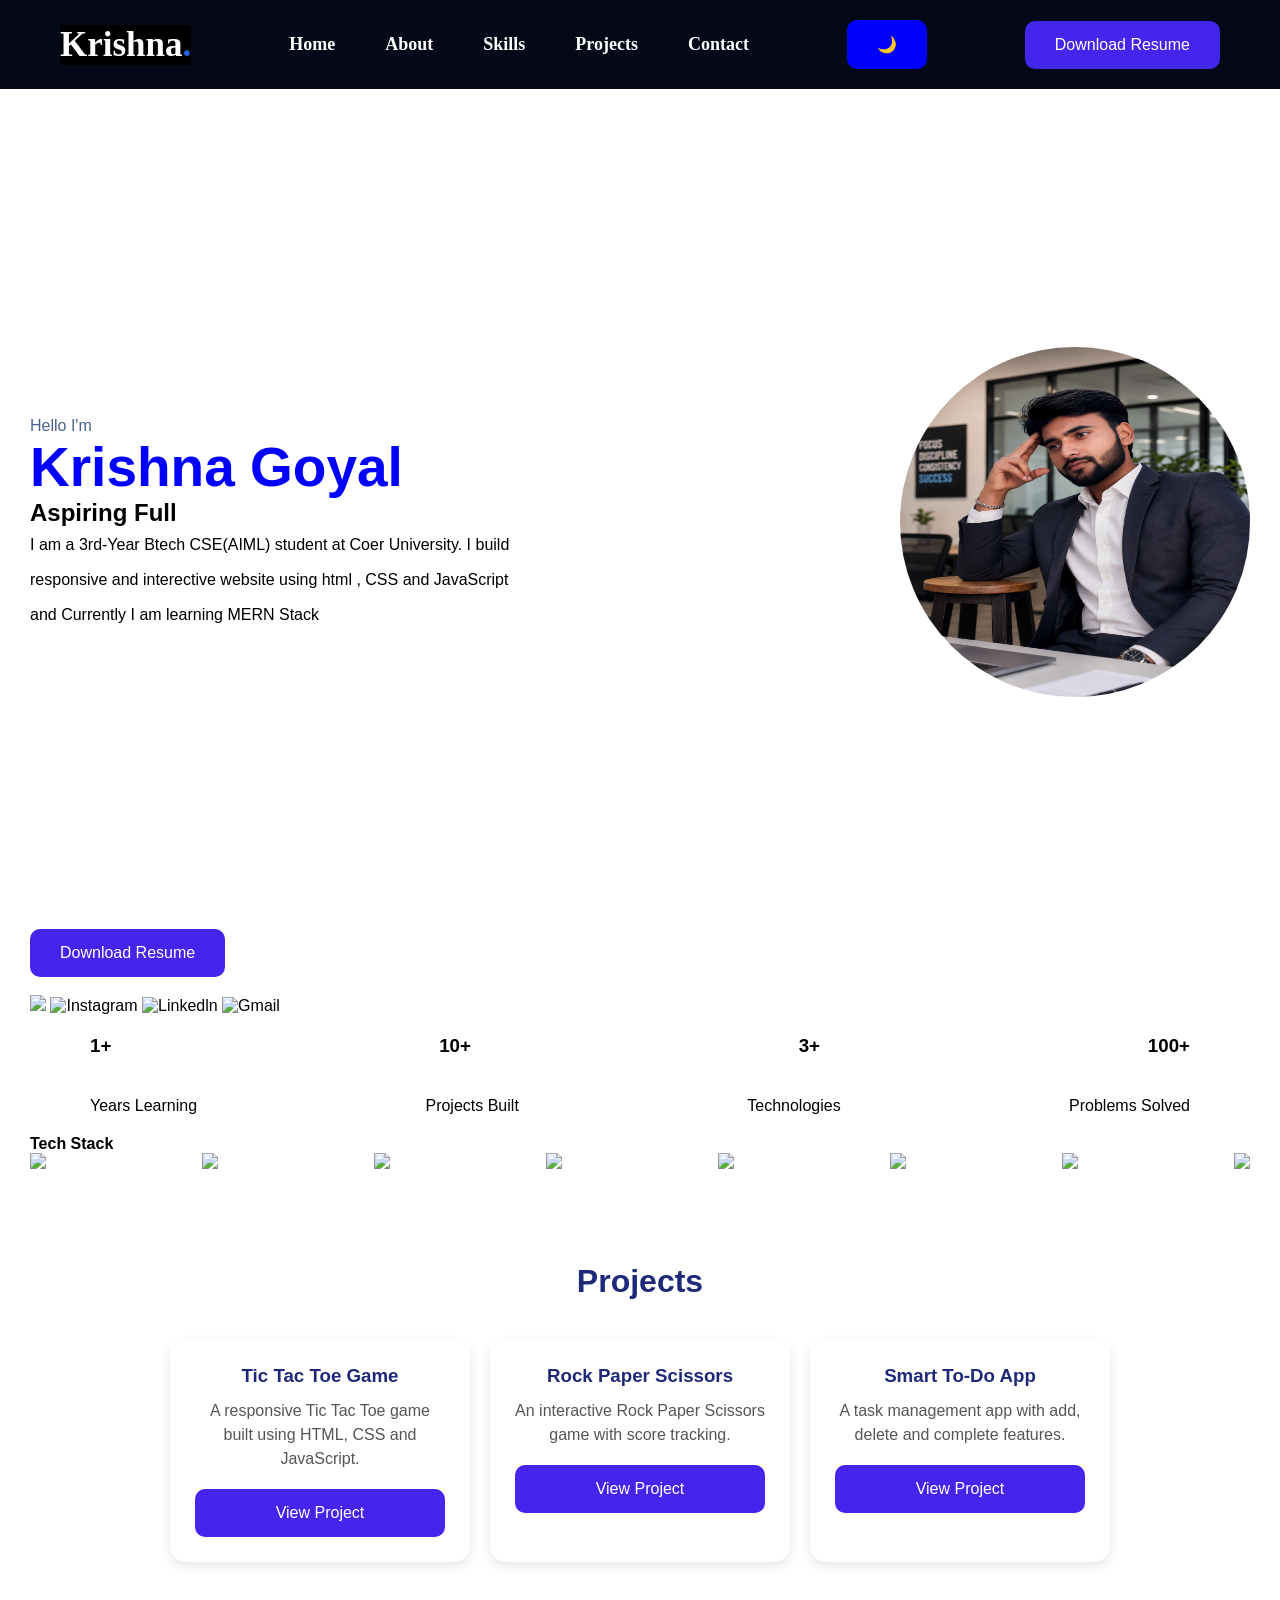
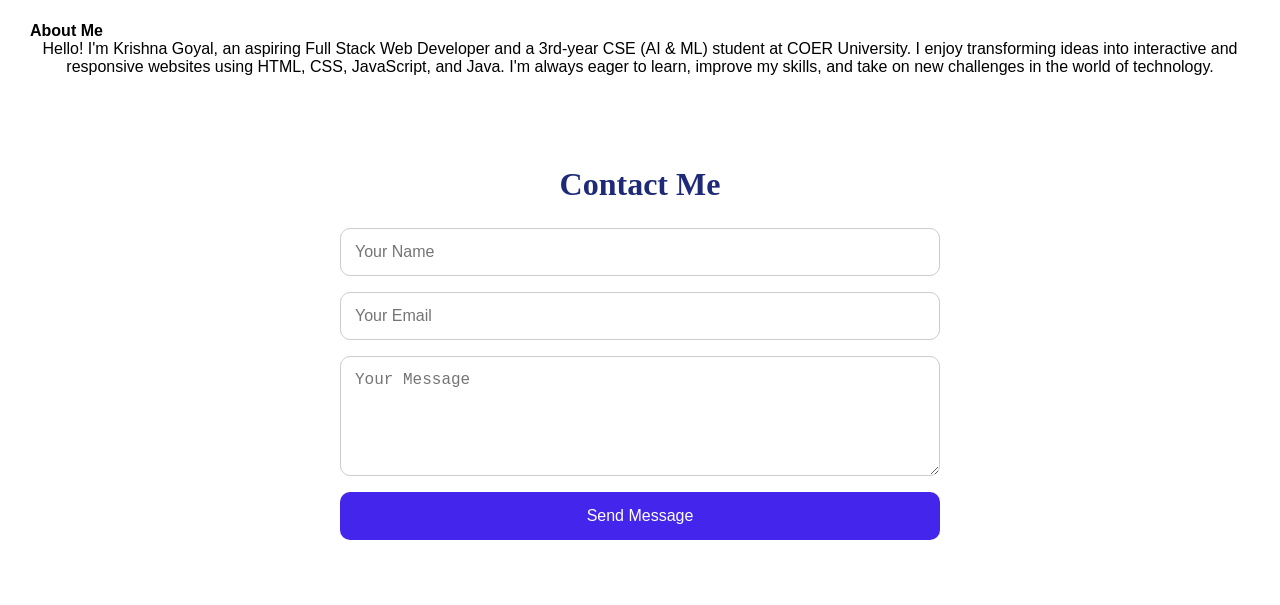
==== Task-1-Portfolio/index.html @ b6c51f92 "Rename portfolio.html to index.html" ====
<!DOCTYPE html>
<html lang="en">

<head>
    <meta charset="UTF-8">
    <meta name="viewport" content="width=device-width, initial-scale=1.0">
    <title>Document</title>
    <link rel="stylesheet" href="Portfolio.css">
</head>

<body>
    <header>
        <nav>
            <div>
                <h2 class="startName">Krishna</h2>
            </div>
            <div class="nav-links">
                <a href="#home">Home</a>
                <a href="#about">About</a>
                <a href="#skills">Skills</a>
                <a href="#projects">Projects</a>
                <a href="#contacts">Contact</a>
            </div>  
            <button id="themeBtn">🌙</button>
            <a href="Krishna_Goyal_Resume.pdf" download>
            <button id="navResumeBtn">Download Resume</button>
</a>
        </nav>
    </header>
    <div class="padding">
        <section class="hero" id="home">
            <div class="left">
                <p class="Hero-Title">Hello I'm</p>
                <h1 class="stats-container">
                    Krishna <span>Goyal</span>
                </h1>
                <h2 id="typing"></h2>
                
                <p class="Hero-Description">
                    I am a 3rd-Year Btech CSE(AIML) student at Coer University.
                    I build responsive and interective website using html , CSS and JavaScript and Currently I am
                    learning MERN Stack</p>
            </div>
            <div class="right">
                <img class="me" src="KG.png">
            </div>
        </section>

        <a href="Krishna_Goyal_Resume.pdf" download>
            <button id="heroResumeBtn">Download Resume</button>
        </a>

        <br>
        <br>
        <!-- <a id="Kg"rel="https://www.linkedin.com/in/krishna-goyal-36b03a326/?skipRedirect=true">Link</a> -->
        <div class="contact">
            <img src="https://imgs.search.brave.com/FjOAY2Y7fyITaJL6KmfDGOK8P9CX9xA9VzF1B9xaOvo/rs:fit:500:0:1:0/g:ce/aHR0cHM6Ly9pLnBp/bmltZy5jb20vb3Jp/Z2luYWxzL2IyL2M1/L2U2L2IyYzVlNjUz/ODRiMWIwZWE0Y2Qz/NTFiNjE1NWUxYjI5/LmpwZw"
                height="50">
            <img src="https://imgs.search.brave.com/e_FSH8Ewq3ayaMbRV17FA3NcPyc1sai39CdXBNJCXcQ/rs:fit:860:0:0:0/g:ce/aHR0cHM6Ly9wbGF5/LWxoLmdvb2dsZXVz/ZXJjb250ZW50LmNv/bS95SGk1OWptT19s/VmFtY3lKMWkzck0x/X0U4YkFpQXNwU2hu/R2pqVVJxMDVpcFFR/U1Vrc08zUVZFc1hU/ZWdSU3F1bDAzOC00/WU5BN082NDRYQWN4/MjUxUT1zNjQ"
                alt="Instagram" height="50">
            <img src="https://imgs.search.brave.com/k5GVPXE9sCKQIUmOTdZNcYr0N7D0glcgwrucv_r0HVA/rs:fit:860:0:0:0/g:ce/aHR0cHM6Ly9kZWxp/dmVyeS1wMTQzMjUz/LWUxNDc2MzE5LmFk/b2JlYWVtY2xvdWQu/Y29tL2Fkb2JlL2Fz/c2V0cy91cm46YWFp/ZDphZW06YzM4ZmFl/Y2QtNDc0Ny00MTgz/LTkwNWItYjJjNDIw/MGRiMTUzL2FzL1Nv/Y2lhbF9JY29uc19s/aW5rZWRpbi5zdmc_/d2lkdGg9NjQwJnBy/ZWZlcndlYnA9dHJ1/ZQ"
                alt="Linkedln" height="50">
            <img src="https://imgs.search.brave.com/qTGIf66rGKg8Svf32auaM5Zlz-AR-O_vZBsfPFVHJy0/rs:fit:860:0:0:0/g:ce/aHR0cHM6Ly9jZG4u/cGl4YWJheS5jb20v/cGhvdG8vMjAyMS8w/NS8wNC8xMS8xMy9n/bWFpbC02MjI4MzQx/XzY0MC5wbmc"
                alt="Gmail" height="50">
        </div>

        <div class="stats">
            <h3>1+</h3>
            <!-- <p>Years Learning</p> -->
            <h3>10+</h3>
            <!-- <p>Prjects Built</p> -->
            <h3>3+</h3>
            <!-- Technologies -->
            <h3>100+</h3>
            <!-- <p>Problems Solved</p> -->
        </div>
        <div class="highlights">
            <p>Years Learning</p>
            <p>Projects Built</p>
            <p>Technologies</p>
            <p>Problems Solved</p>

        </div>
        <div>
            <h4 class="TechStack">Tech Stack</h4>
        </div>
        <div class="TechStack" id="skills">
            <img src="https://imgs.search.brave.com/bD76iVCH85MNLxxP8S8-myAD-qUSdLRcfADeyTZeGM4/rs:fit:500:0:1:0/g:ce/aHR0cHM6Ly9pLnBp/bmltZy5jb20vb3Jp/Z2luYWxzL2VlL2Jj/LzBjL2VlYmMwYzEy/MzczMGQ5ZmMwOTgw/OTI2MmJjY2U4MjU0/LmpwZw"
                height="50">
            <img src="https://imgs.search.brave.com/1yA594FoqGYQFW9Vorw8-UrtsnBu5bs9PWudalWw4iM/rs:fit:500:0:1:0/g:ce/aHR0cHM6Ly9pLnBp/bmltZy5jb20vb3Jp/Z2luYWxzL2JmLzJm/LzViL2JmMmY1Yjlj/ZDdmYmU1YTE5MzE0/MWIzOWNjNGEyNDYw/LmpwZw"
                height="50">
            <img src="https://imgs.search.brave.com/ipiDvqXwPx6J0COG8LILjuyIlTtQ1AdQCV7l_4BmFak/rs:fit:500:0:1:0/g:ce/aHR0cHM6Ly9pLnBp/bmltZy5jb20vb3Jp/Z2luYWxzLzQ5Lzli/LzFkLzQ5OWIxZDhm/OTU1YWNkMWQzZWMz/MGYyMTdlZGRmYTJh/LmpwZw"
                height="50">
            <img src="https://imgs.search.brave.com/aHp1fdcU1oL7Ko-zLN1a2R3YURc_TqO_jkQKrQSBTck/rs:fit:500:0:1:0/g:ce/aHR0cHM6Ly9pLnBp/bmltZy5jb20vb3Jp/Z2luYWxzLzg1LzQ0/L2RhLzg1NDRkYWM0/NDA3N2MyNmUzNTE4/MDFjNzE4MWE5ZTEy/LmpwZw"
                height=50>
            <img src="https://imgs.search.brave.com/2-uLC3lS784uyssaLrvvUM8Q7x2OnbEl1kvQUaOELow/rs:fit:500:0:1:0/g:ce/aHR0cHM6Ly8xMDAw/bG9nb3MubmV0L3dw/LWNvbnRlbnQvdXBs/b2Fkcy8yMDIwLzA4/L0dpdC1FbWJsZW0t/NTAweDMxMy5qcGc"
                height="50">
            <img src="https://imgs.search.brave.com/FjOAY2Y7fyITaJL6KmfDGOK8P9CX9xA9VzF1B9xaOvo/rs:fit:500:0:1:0/g:ce/aHR0cHM6Ly9pLnBp/bmltZy5jb20vb3Jp/Z2luYWxzL2IyL2M1/L2U2L2IyYzVlNjUz/ODRiMWIwZWE0Y2Qz/NTFiNjE1NWUxYjI5/LmpwZw"
                height="50">
            <img src="https://imgs.search.brave.com/CsjOuyA8aJh-J-xRkbqsxULJ09v6ddts5ZiId3TZ514/rs:fit:500:0:1:0/g:ce/aHR0cHM6Ly96b25h/bG9nby5jb20vYXNz/ZXRzL3Zpc3VhbC1z/dHVkaW8tY29kZS1s/b2dvLndlYnA_YXNz/ZXQ9MTcyOCZ3PTI0/MA"
                height="50">
            <img src="https://imgs.search.brave.com/iG59c9EoczzPlS2CxYj_9JAOdoHplZ6SybWYno3w-GQ/rs:fit:500:0:1:0/g:ce/aHR0cHM6Ly9pbWFn/ZXMuc2Vla2xvZ28u/Y29tL2xvZ28tcG5n/LzMzLzEvZmlnbWEt/bG9nby1wbmdfc2Vl/a2xvZ28tMzMyMDQy/LnBuZw"
                height="50">
        </div>
        
        <!-- Projects Section -->
    <section id="projects" class="projects-section">
        <h2 class="project-heading">Projects</h2>

        <div class="project-container">

            <div class="project-card">
                <h3>Tic Tac Toe Game</h3>
                <p>A responsive Tic Tac Toe game built using HTML, CSS and JavaScript.</p>
                <button>View Project</button>
            </div>

            <div class="project-card">
                <h3>Rock Paper Scissors</h3>
                <p>An interactive Rock Paper Scissors game with score tracking.</p>
                <button>View Project</button>
            </div>

            <div class="project-card">
                <h3>Smart To-Do App</h3>
                <p>A task management app with add, delete and complete features.</p>
                <button>View Project</button>
            </div>

        </div>
    </section>
        <div>
            <h4 class="About" id="about">About Me</h4>
        </div>
        <div>
            <p class="About-Text">Hello! I'm Krishna Goyal, an aspiring Full Stack Web Developer and a 3rd-year CSE (AI & ML)
                student at COER University. I enjoy transforming ideas into interactive and responsive websites using
                HTML, CSS, JavaScript, and Java. I'm always eager to learn, improve my skills, and take on new
                challenges in the world of technology.</p>
        </div>

    </div>
    <section id="contact" class="contact-section">
        <h2>Contact Me</h2>

        <form id="contactForm">
            <input type="text" id="name" placeholder="Your Name" required>

            <input type="email" id="email" placeholder="Your Email" required>

            <textarea id="message" placeholder="Your Message" rows="5" required></textarea>

            <button type="submit">Send Message</button>
        </form>
    </section>

    <script src="portfolio.js"></script>
</body>

</html>
---- Task-1-Portfolio/Portfolio.css ----
html{
    scroll-behavior: smooth;
}

*{
    margin: 0;
    padding: 0;
    box-sizing: border-box;
}
nav{
    display: flex;
    justify-content: space-between;
    align-items: center;
    padding : 20px 60px;
    background-color: #050816;
}
nav h2{
    color: white;
    font-size: 35px;
}
nav h2::after{
    content: ".";
    color: #2563eb;
}
.nav-links{
    display: flex;
    gap: 50px;
}

.nav-links a{
    text-decoration: none;
    color: white;
    font-size: 18px;
    font-weight: 600;
}
.nav-links a:hover{
    color: #2563eb;
}


.Hero-Title{
    color : rgb(72, 99, 141);
}
button:hover{
    background-color: #1d4ed8;
}
.padding{
    padding : 30px;
    font-family : "Poppins", sans-serif; 
}
.spn {
    text-decoration: none;
}
a{
    color: White;
}
#themeBtn{
    background-color: blue;
    color: white;
}
button{
    padding: 15px 30px;
    border: none;
    border-radius: 10px;
    background-color: #4325eb;
    color: white;
    font-size: 16px;
    cursor: pointer;
}
.hero-btns {
    display: flex;
    justify-content: flex-start;
    gap: 20px;
    border-radius: 8px;
}
.hero{
    display : flex;
    justify-content: space-between;
    align-items: center;
    height : 90vh;
    /* padding : 80 px; */
}
.left{
    width : 50%;
}
.me{
    width : 350px;
    height: 350px;
    border-radius: 50%;
    
}

.stats-container{
    color : blue;
    padding : 0rem;
    font-size : 55px
}
.startName{
    color: white;
    background-color: black;
}
.Hero-Description{
    width : 500px;
    line-height: 35px;

}

.stats{
    display: flex;
    justify-content: space-between;
    align-items: center;
    padding : 20px 60px;
}
.highlights{
    display: flex;
    justify-content: space-between;
    align-items: center;
    padding : 20px 60px;
}
/* .tech{
    display: flex;
    justify-content: space-between;
    text-align: center;
} */
.TechStack{
    display: flex;
    justify-content: space-between;
    text-align: center;
}

/* Projects Section */
.projects-section{
    padding: 60px 0;
}

.project-heading{
    text-align: center;
    font-size: 32px;
    margin-bottom: 40px;
    color: #1e2a78;
}

.project-container{
    display: flex;
    gap: 20px;
    justify-content: center;
    flex-wrap: wrap;
}

.project-card{
    background: #ffffff;
    padding: 25px;
    border-radius: 16px;
    width: 300px;
    box-shadow: 0 4px 12px rgba(0,0,0,0.1);
    text-align: center;
}

.project-card h3{
    margin-bottom: 12px;
    color: #1e2a78;
}

.project-card p{
    color: #555;
    margin-bottom: 18px;
    line-height: 1.5;
}

.project-card button{
    width: 100%;
}


.About-Text{
    display: flex;
    justify-content: space-between;
    text-align: center;
}

/* Contact Section */
.contact-section{
    padding: 60px 20px;
    text-align: center;
}

.contact-section h2{
    font-size: 32px;
    margin-bottom: 25px;
    color: #1e2a78;
}

#contactForm{
    max-width: 600px;
    margin: auto;
    display: flex;
    flex-direction: column;
    gap: 16px;
}

#contactForm input,
#contactForm textarea{
    width: 100%;
    padding: 14px;
    border: 1px solid #ccc;
    border-radius: 10px;
    font-size: 16px;
}

#contactForm button{
    width: 100%;
}

@media (max-width: 768px){

    nav{
        flex-direction: column;
        gap: 15px;
        padding: 20px;
    }

    .nav-links{
        flex-wrap: wrap;
        justify-content: center;
        gap: 20px;
    }

    .hero{
        flex-direction: column;
        text-align: center;
        height: auto;
        gap: 30px;
    }

    .left{
        width: 100%;
    }

    .Hero-Description{
        width: 100%;
    }

    .me{
        width: 250px;
        height: 250px;
    }

    .hero-btns{
        justify-content: center;
        flex-wrap: wrap;
    }

    .stats,
    .highlights{
        flex-wrap: wrap;
        justify-content: center;
        gap: 20px;
        text-align: center;
    }

    .TechStack{
        flex-wrap: wrap;
        justify-content: center;
        gap: 20px;
    }

    .project-container{
        flex-direction: column;
        align-items: center;
    }

    .project-card{
        width: 100%;
        max-width: 320px;
    }
}
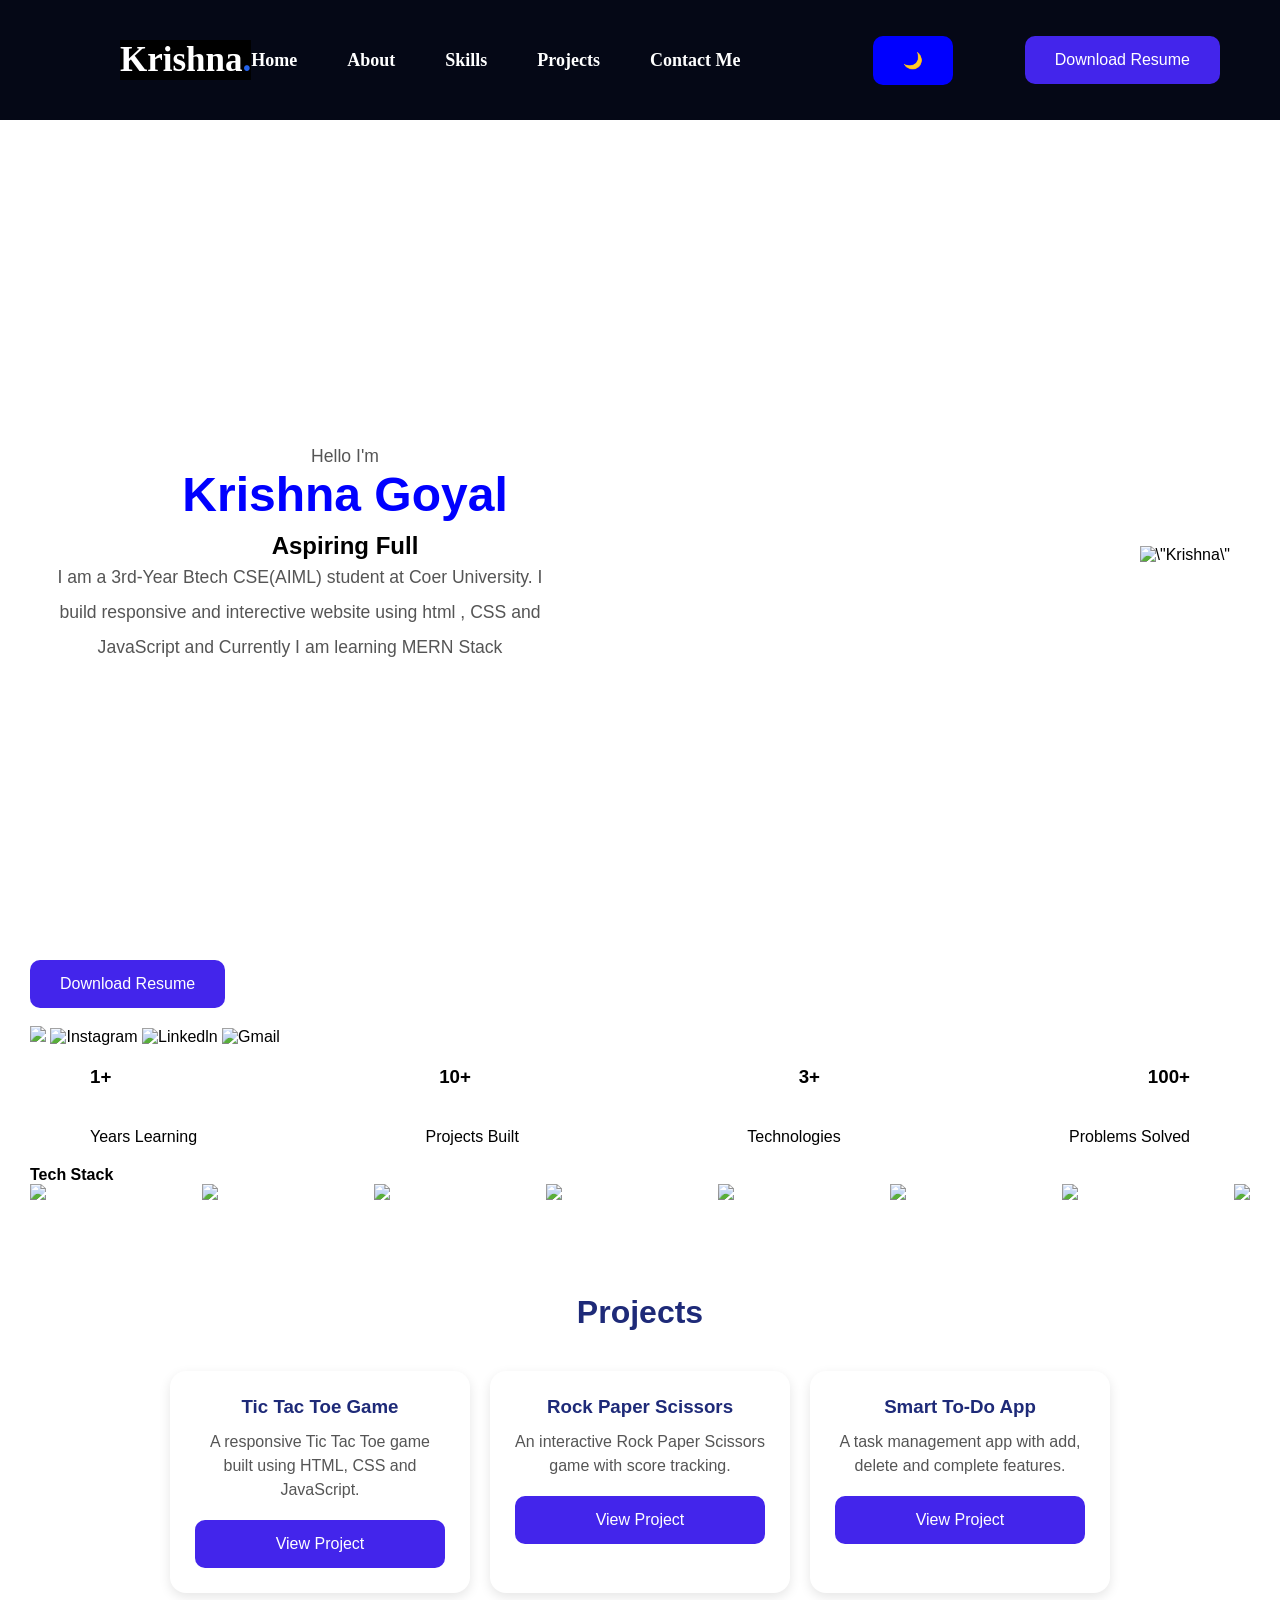
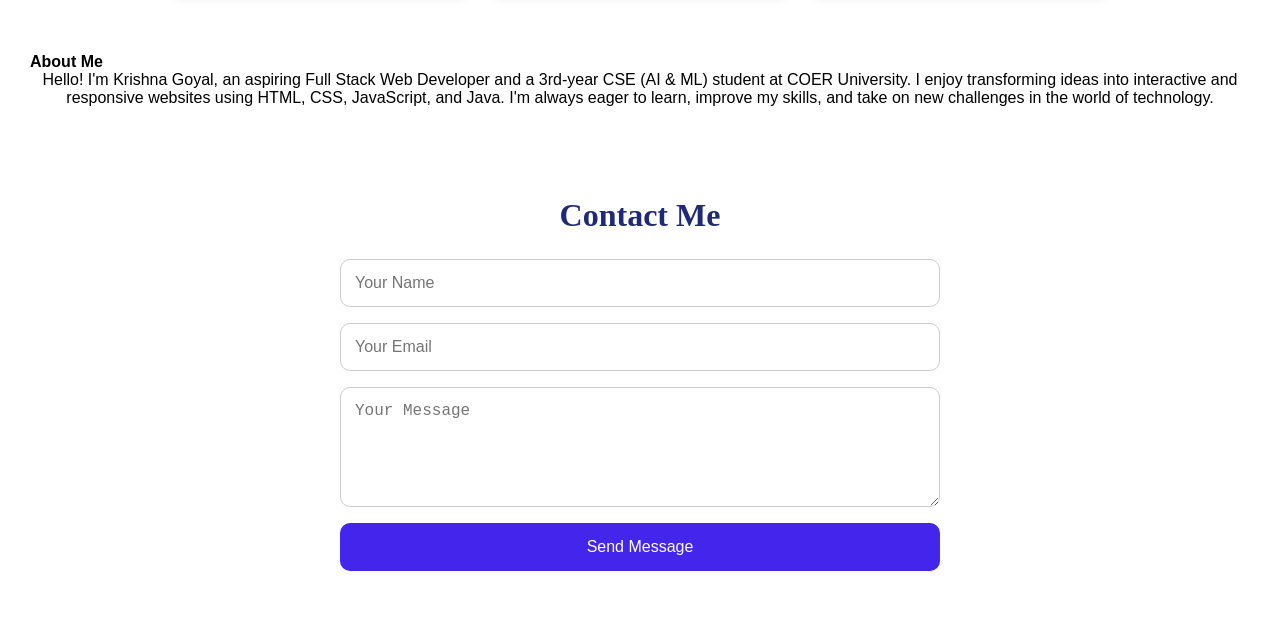
==== commit 2b105964: "Update index.html" ====
--- a/Task-1-Portfolio/index.html
+++ b/Task-1-Portfolio/index.html
@@ -11,16 +11,17 @@
 <body>
     <header>
         <nav>
-            <div>
-                <h2 class="startName">Krishna</h2>
-            </div>
-            <div class="nav-links">
-                <a href="#home">Home</a>
-                <a href="#about">About</a>
-                <a href="#skills">Skills</a>
-                <a href="#projects">Projects</a>
-                <a href="#contacts">Contact</a>
-            </div>  
+            <nav>
+                 <h2 class="startName">Krishna</h2>
+                 <div class="nav-links">
+                    <a href="#home">Home</a>
+                    <a href="#about">About</a>
+                    <a href="#skills">Skills</a>
+                    <a href="#projects">Projects</a>
+                    <a href=\"#contact\" class=\"btn\">Contact Me</a>
+                 </div>
+            </nav>
+             
             <button id="themeBtn">🌙</button>
             <a href="Krishna_Goyal_Resume.pdf" download>
             <button id="navResumeBtn">Download Resume</button>
@@ -42,7 +43,7 @@
                     learning MERN Stack</p>
             </div>
             <div class="right">
-                <img class="me" src="KG.png">
+                <img src=\"KG.jpg\" alt=\"Krishna\" class=\"profile-img\">
             </div>
         </section>
 
--- a/Task-1-Portfolio/Portfolio.css
+++ b/Task-1-Portfolio/Portfolio.css
@@ -78,7 +78,8 @@
     justify-content: space-between;
     align-items: center;
     height : 90vh;
-    /* padding : 80 px; */
+    padding : 80px 20px;
+    text-align : center;
 }
 .left{
     width : 50%;
@@ -87,7 +88,16 @@
     width : 350px;
     height: 350px;
     border-radius: 50%;
-    
+}
+
+.hero h1{
+  font-size: 3rem;
+  margin-bottom: 10px;
+}
+
+.hero p{
+  font-size: 1.1rem;
+  color: #555;
 }
 
 .stats-container{
@@ -273,4 +283,6 @@
         width: 100%;
         max-width: 320px;
     }
-}+}
+
+    
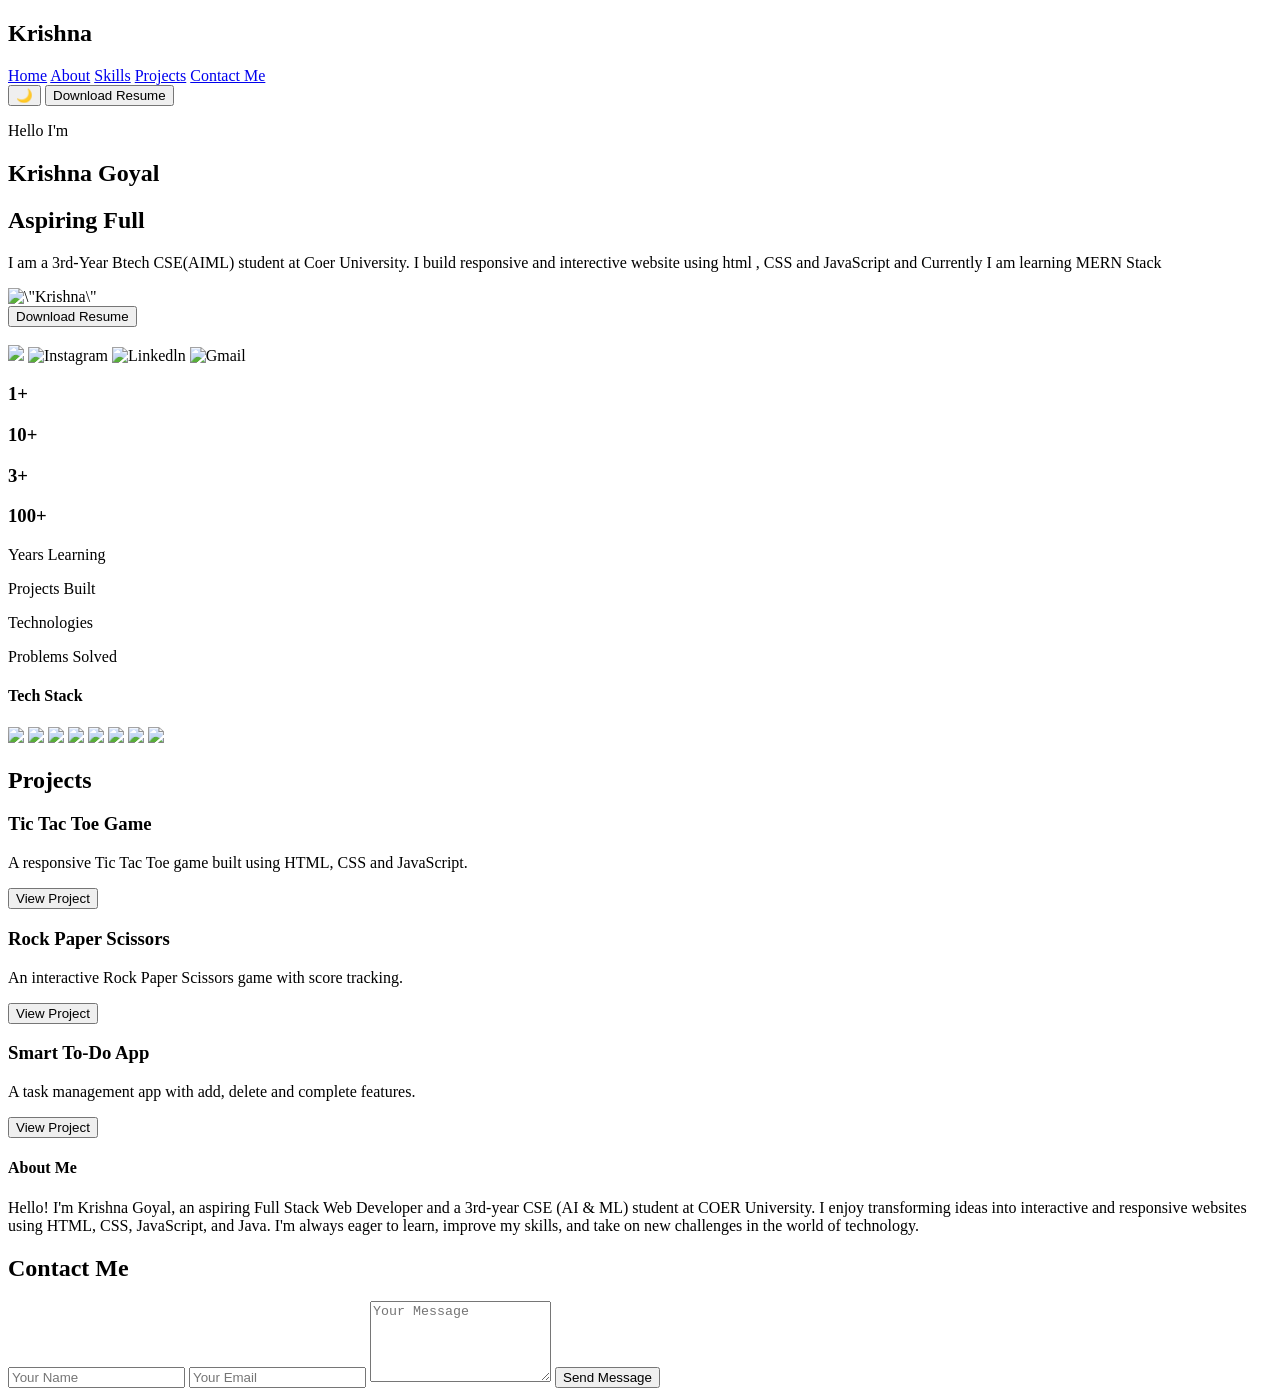
==== commit 0ab992df: "Update index.html" ====
--- a/Task-1-Portfolio/index.html
+++ b/Task-1-Portfolio/index.html
@@ -5,7 +5,7 @@
     <meta charset="UTF-8">
     <meta name="viewport" content="width=device-width, initial-scale=1.0">
     <title>Document</title>
-    <link rel="stylesheet" href="Portfolio.css">
+    <link rel=\"stylesheet\" href=\"portfolio.css\">
 </head>
 
 <body>
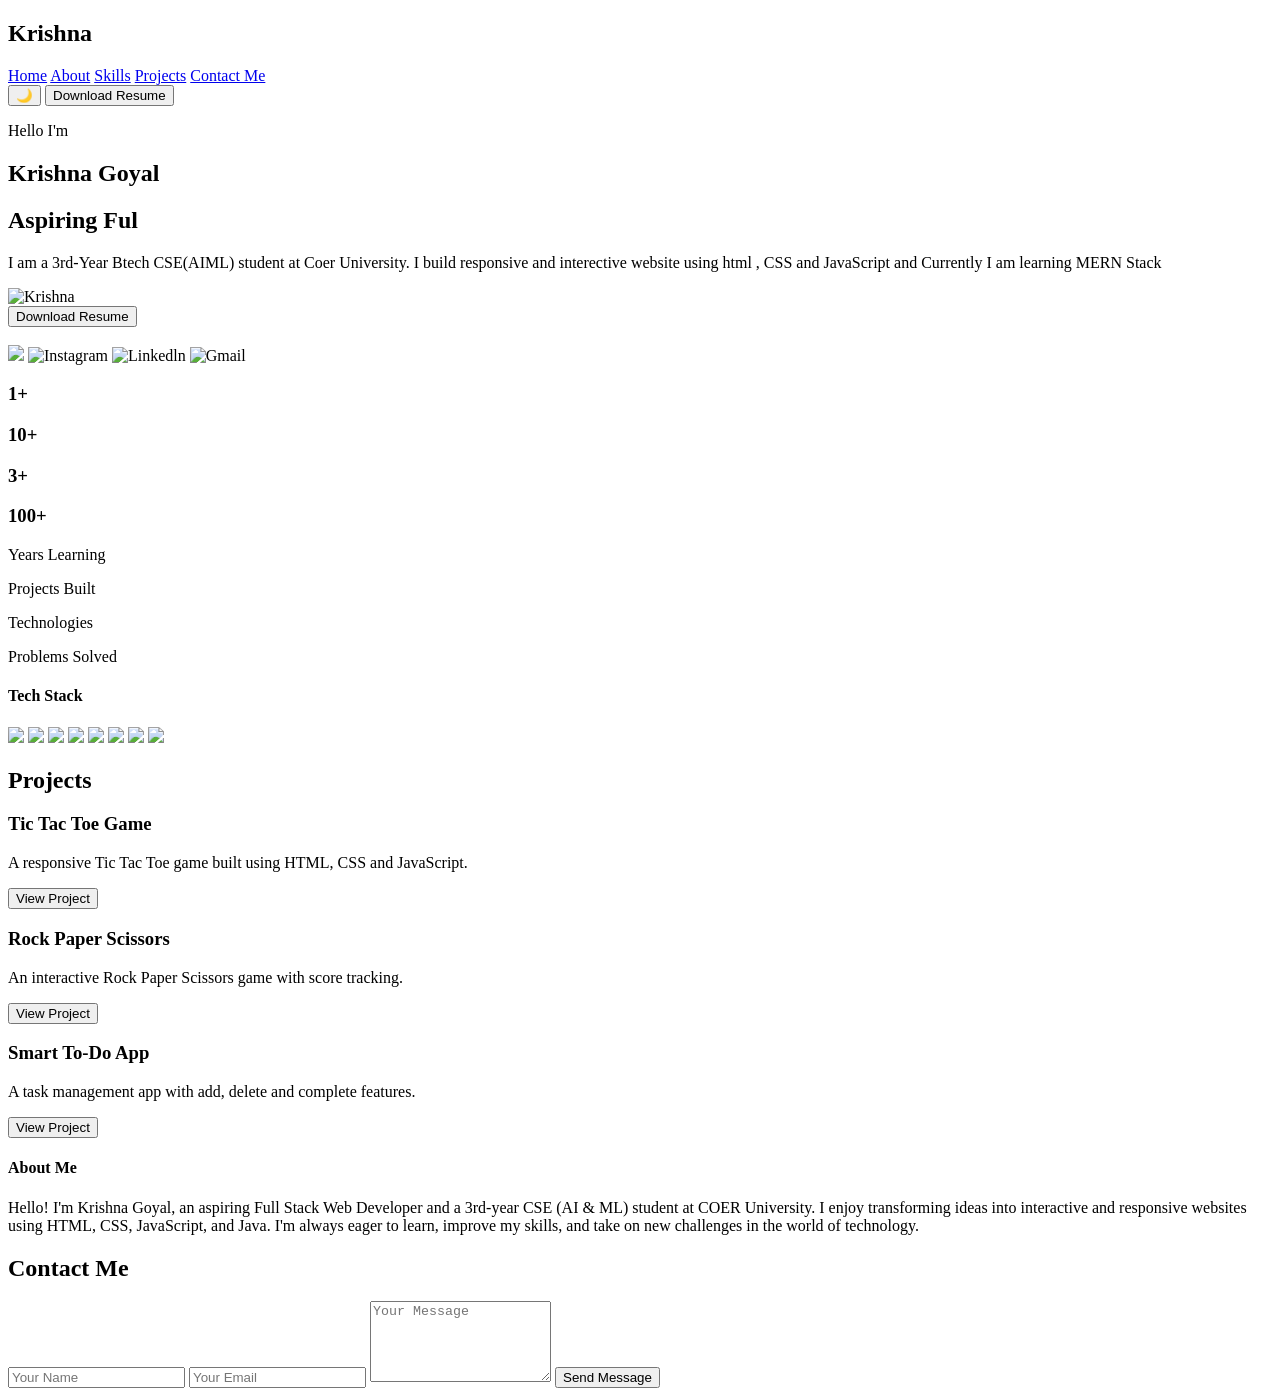
==== commit 5e17331c: "Update index.html" ====
--- a/Task-1-Portfolio/index.html
+++ b/Task-1-Portfolio/index.html
@@ -5,22 +5,20 @@
     <meta charset="UTF-8">
     <meta name="viewport" content="width=device-width, initial-scale=1.0">
     <title>Document</title>
-    <link rel=\"stylesheet\" href=\"portfolio.css\">
+    <link rel="stylesheet" href="portfolio.css">
 </head>
 
 <body>
     <header>
         <nav>
-            <nav>
                  <h2 class="startName">Krishna</h2>
                  <div class="nav-links">
                     <a href="#home">Home</a>
                     <a href="#about">About</a>
                     <a href="#skills">Skills</a>
                     <a href="#projects">Projects</a>
-                    <a href=\"#contact\" class=\"btn\">Contact Me</a>
+                    <a href="#contact" class="btn">Contact Me</a>
                  </div>
-            </nav>
              
             <button id="themeBtn">🌙</button>
             <a href="Krishna_Goyal_Resume.pdf" download>
@@ -43,7 +41,7 @@
                     learning MERN Stack</p>
             </div>
             <div class="right">
-                <img src=\"KG.jpg\" alt=\"Krishna\" class=\"profile-img\">
+               <img src="KG.jpg" alt="Krishna" class="profile-img">
             </div>
         </section>
 
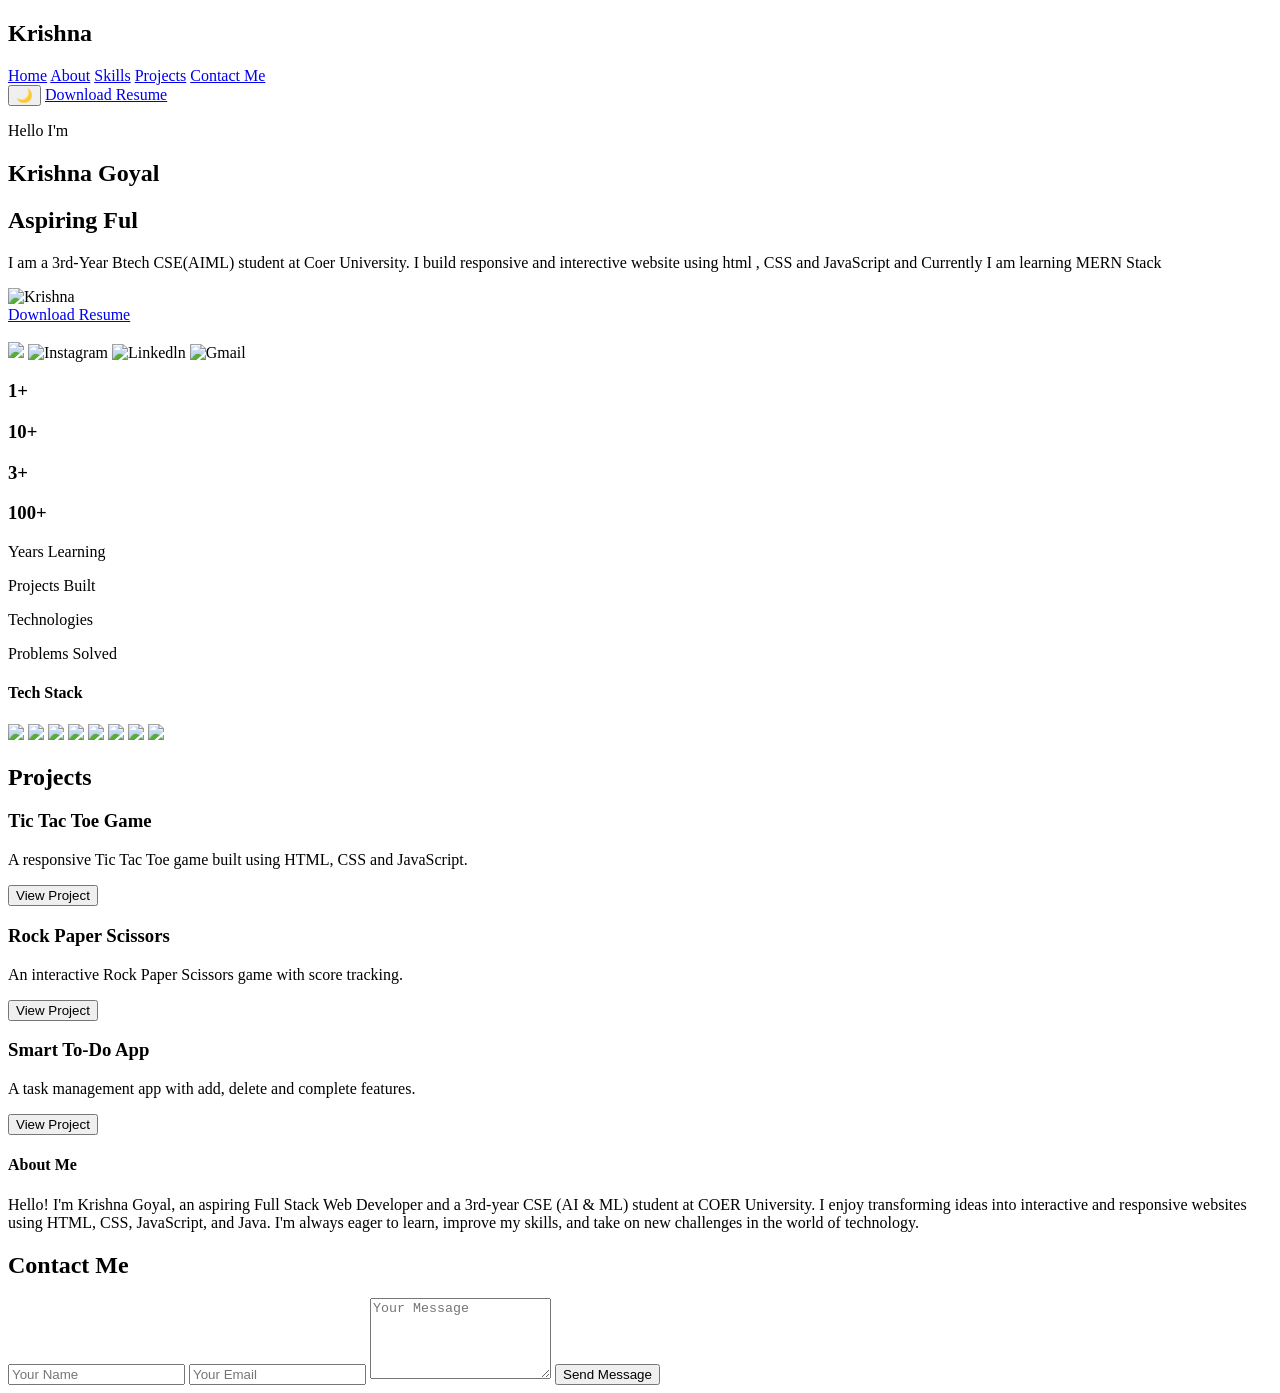
==== commit 082e3d9d: "Update index.html" ====
--- a/Task-1-Portfolio/index.html
+++ b/Task-1-Portfolio/index.html
@@ -21,9 +21,7 @@
                  </div>
              
             <button id="themeBtn">🌙</button>
-            <a href="Krishna_Goyal_Resume.pdf" download>
-            <button id="navResumeBtn">Download Resume</button>
-</a>
+            <a href="Krishna_Goyal_Resume.pdf" download class="btn" id="navResumeBtn">Download Resume</a>
         </nav>
     </header>
     <div class="padding">
@@ -45,9 +43,7 @@
             </div>
         </section>
 
-        <a href="Krishna_Goyal_Resume.pdf" download>
-            <button id="heroResumeBtn">Download Resume</button>
-        </a>
+        <a href="Krishna_Goyal_Resume.pdf" download class="btn" id="heroResumeBtn">Download Resume</a>
 
         <br>
         <br>
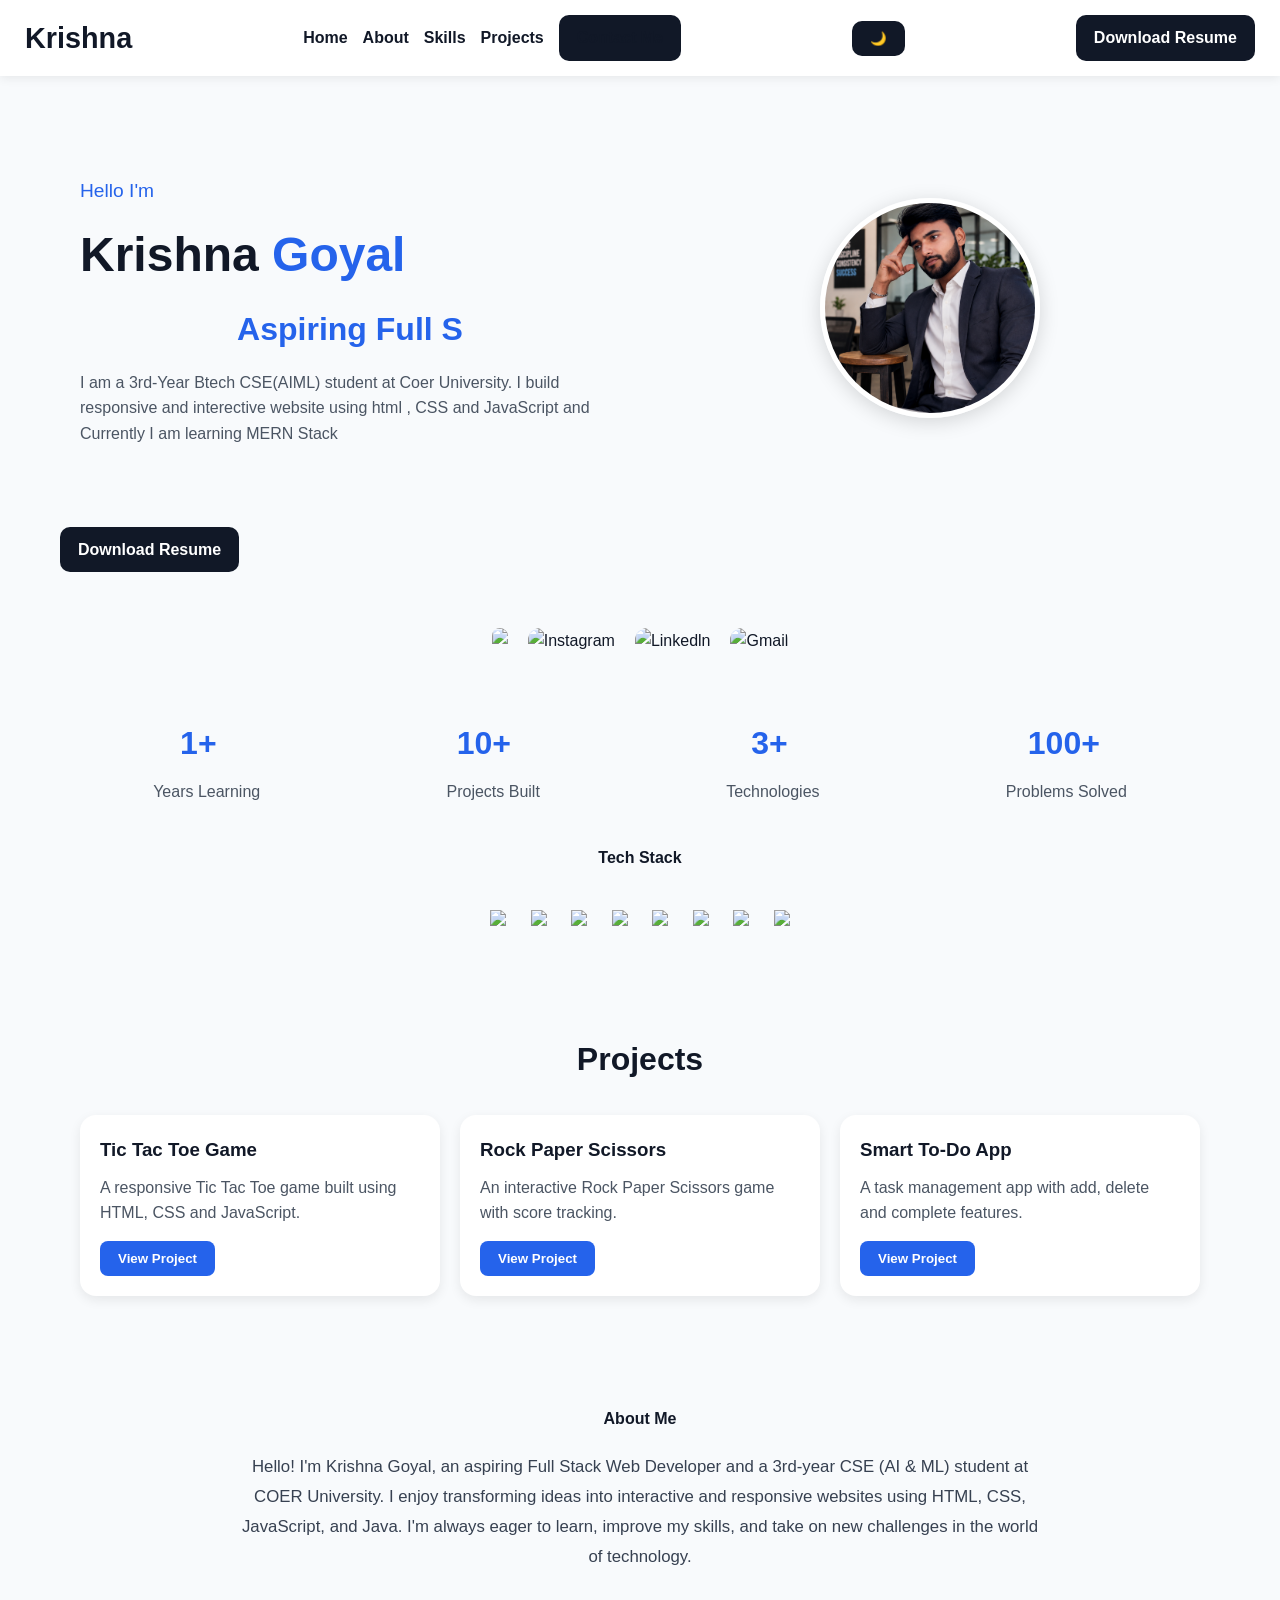
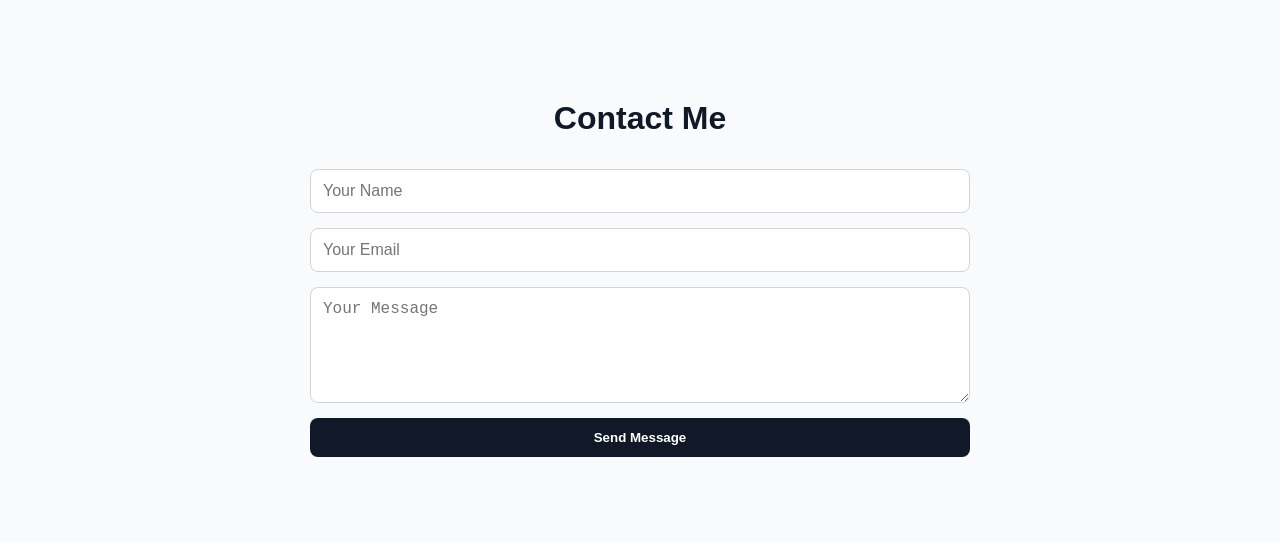
==== commit 161d15dc: "Update index.html" ====
--- a/Task-1-Portfolio/index.html
+++ b/Task-1-Portfolio/index.html
@@ -39,7 +39,7 @@
                     learning MERN Stack</p>
             </div>
             <div class="right">
-               <img src="KG.jpg" alt="Krishna" class="profile-img">
+              <img src="KG.png" alt="Krishna" class="profile-img">
             </div>
         </section>
 
--- a/Task-1-Portfolio/portfolio.css
+++ b/Task-1-Portfolio/portfolio.css
@@ -0,0 +1,372 @@
+/* ===== RESET ===== */
+*{
+  margin:0;
+  padding:0;
+  box-sizing:border-box;
+}
+
+body{
+  font-family: Arial, sans-serif;
+  background:#f8fafc;
+  color:#111827;
+  line-height:1.6;
+}
+
+/* ===== NAVBAR ===== */
+nav{
+  position:sticky;
+  top:0;
+  display:flex;
+  justify-content:space-between;
+  align-items:center;
+  padding:15px 25px;
+  background:white;
+  box-shadow:0 2px 10px rgba(0,0,0,0.08);
+  z-index:1000;
+  flex-wrap:wrap;
+}
+
+.startName{
+  font-size:1.8rem;
+  font-weight:700;
+}
+
+.nav-links{
+  display:flex;
+  align-items:center;
+  flex-wrap:wrap;
+  gap:15px;
+}
+
+.nav-links a{
+  text-decoration:none;
+  color:#111827;
+  font-weight:600;
+  transition:0.3s;
+}
+
+.nav-links a:hover{
+  color:#2563eb;
+}
+
+/* ===== BUTTONS ===== */
+.btn,
+#themeBtn,
+#navResumeBtn,
+#heroResumeBtn{
+  display:inline-block;
+  background:#111827;
+  color:white;
+  padding:10px 18px;
+  border:none;
+  border-radius:10px;
+  text-decoration:none;
+  font-weight:600;
+  cursor:pointer;
+  transition:0.3s;
+}
+
+.btn:hover,
+#themeBtn:hover,
+#navResumeBtn:hover,
+#heroResumeBtn:hover{
+  background:#2563eb;
+  transform:translateY(-2px);
+}
+
+/* ===== MAIN CONTAINER ===== */
+.padding{
+  max-width:1200px;
+  margin:auto;
+  padding:20px;
+}
+
+/* ===== HERO ===== */
+.hero{
+  display:flex;
+  align-items:center;
+  justify-content:space-between;
+  gap:40px;
+  flex-wrap:wrap;
+  padding:80px 20px;
+}
+
+.left{
+  flex:1;
+  min-width:280px;
+}
+
+.right{
+  flex:1;
+  text-align:center;
+  min-width:280px;
+}
+
+.Hero-Title{
+  font-size:1.2rem;
+  color:#2563eb;
+  margin-bottom:10px;
+}
+
+.hero h1{
+  font-size:3rem;
+  margin-bottom:10px;
+}
+
+.hero h1 span{
+  color:#2563eb;
+}
+
+.hero h2{
+  color:#2563eb;
+  margin-bottom:15px;
+}
+
+.Hero-Description{
+  color:#4b5563;
+  max-width:600px;
+  margin-top:15px;
+}
+
+/* ===== PROFILE IMAGE ===== */
+.profile-img{
+  width:220px;
+  height:220px;
+  object-fit:cover;
+  border-radius:50%;
+  border:5px solid white;
+  box-shadow:0 4px 20px rgba(0,0,0,0.15);
+}
+
+/* ===== CONTACT ICONS ===== */
+.contact{
+  display:flex;
+  justify-content:center;
+  gap:20px;
+  flex-wrap:wrap;
+  margin:30px 0;
+}
+
+.contact img{
+  transition:0.3s;
+  border-radius:12px;
+}
+
+.contact img:hover{
+  transform:scale(1.1);
+}
+
+/* ===== STATS ===== */
+.stats{
+  display:flex;
+  justify-content:space-around;
+  flex-wrap:wrap;
+  text-align:center;
+  margin:40px 0 10px;
+}
+
+.stats h3{
+  font-size:2rem;
+  color:#2563eb;
+}
+
+.highlights{
+  display:flex;
+  justify-content:space-around;
+  flex-wrap:wrap;
+  text-align:center;
+  color:#4b5563;
+  margin-bottom:40px;
+}
+
+/* ===== TECH STACK ===== */
+.TechStack{
+  text-align:center;
+  margin:30px 0;
+}
+
+.TechStack img{
+  margin:10px;
+  transition:0.3s;
+}
+
+.TechStack img:hover{
+  transform:scale(1.1);
+}
+
+/* ===== SECTIONS ===== */
+section{
+  padding:70px 20px;
+}
+
+section h2{
+  text-align:center;
+  margin-bottom:25px;
+  font-size:2rem;
+}
+
+/* ===== PROJECTS ===== */
+.projects-section{
+  padding:60px 20px;
+}
+
+.project-heading{
+  text-align:center;
+  margin-bottom:30px;
+}
+
+.project-container{
+  display:grid;
+  grid-template-columns:repeat(auto-fit,minmax(250px,1fr));
+  gap:20px;
+}
+
+.project-card{
+  background:white;
+  padding:20px;
+  border-radius:16px;
+  box-shadow:0 4px 12px rgba(0,0,0,0.08);
+  transition:0.3s;
+}
+
+.project-card:hover{
+  transform:translateY(-5px);
+}
+
+.project-card h3{
+  margin-bottom:10px;
+}
+
+.project-card p{
+  color:#4b5563;
+}
+
+.project-card button{
+  margin-top:15px;
+  padding:10px 18px;
+  border:none;
+  border-radius:8px;
+  background:#2563eb;
+  color:white;
+  cursor:pointer;
+  font-weight:600;
+}
+
+.project-card button:hover{
+  background:#1d4ed8;
+}
+
+/* ===== ABOUT ===== */
+.About{
+  text-align:center;
+  margin-top:50px;
+}
+
+.About-Text{
+  max-width:800px;
+  margin:20px auto;
+  text-align:center;
+  color:#374151;
+  line-height:1.8;
+  font-size:1.05rem;
+}
+
+/* ===== CONTACT FORM ===== */
+.contact-section{
+  max-width:700px;
+  margin:60px auto;
+  padding:20px;
+}
+
+.contact-section form{
+  display:flex;
+  flex-direction:column;
+  gap:15px;
+}
+
+.contact-section input,
+.contact-section textarea{
+  padding:12px;
+  border:1px solid #d1d5db;
+  border-radius:8px;
+  font-size:1rem;
+}
+
+.contact-section button{
+  padding:12px;
+  border:none;
+  border-radius:8px;
+  background:#111827;
+  color:white;
+  font-weight:600;
+  cursor:pointer;
+}
+
+.contact-section button:hover{
+  background:#2563eb;
+}
+
+/* ===== FOOTER ===== */
+footer{
+  text-align:center;
+  padding:20px;
+  background:#111827;
+  color:white;
+  margin-top:40px;
+}
+
+/* ===== RESPONSIVE ===== */
+@media(max-width:768px){
+
+  nav{
+    flex-direction:column;
+    gap:12px;
+    text-align:center;
+  }
+
+  .hero{
+    flex-direction:column;
+    text-align:center;
+    padding:50px 20px;
+  }
+
+  .Hero-Description{
+    margin:auto;
+  }
+
+  .hero h1{
+    font-size:2.2rem;
+  }
+
+  .profile-img{
+    width:170px;
+    height:170px;
+  }
+
+  .stats,
+  .highlights{
+    gap:20px;
+  }
+}
+
+/* ===== DARK MODE ===== */
+.dark{
+  background:#111827;
+  color:white;
+}
+
+.dark nav{
+  background:#1f2937;
+}
+
+.dark .project-card{
+  background:#1f2937;
+  color:white;
+}
+
+.dark .About-Text,
+.dark .Hero-Description,
+.dark .highlights,
+.dark .project-card p{
+  color:#d1d5db;
+}
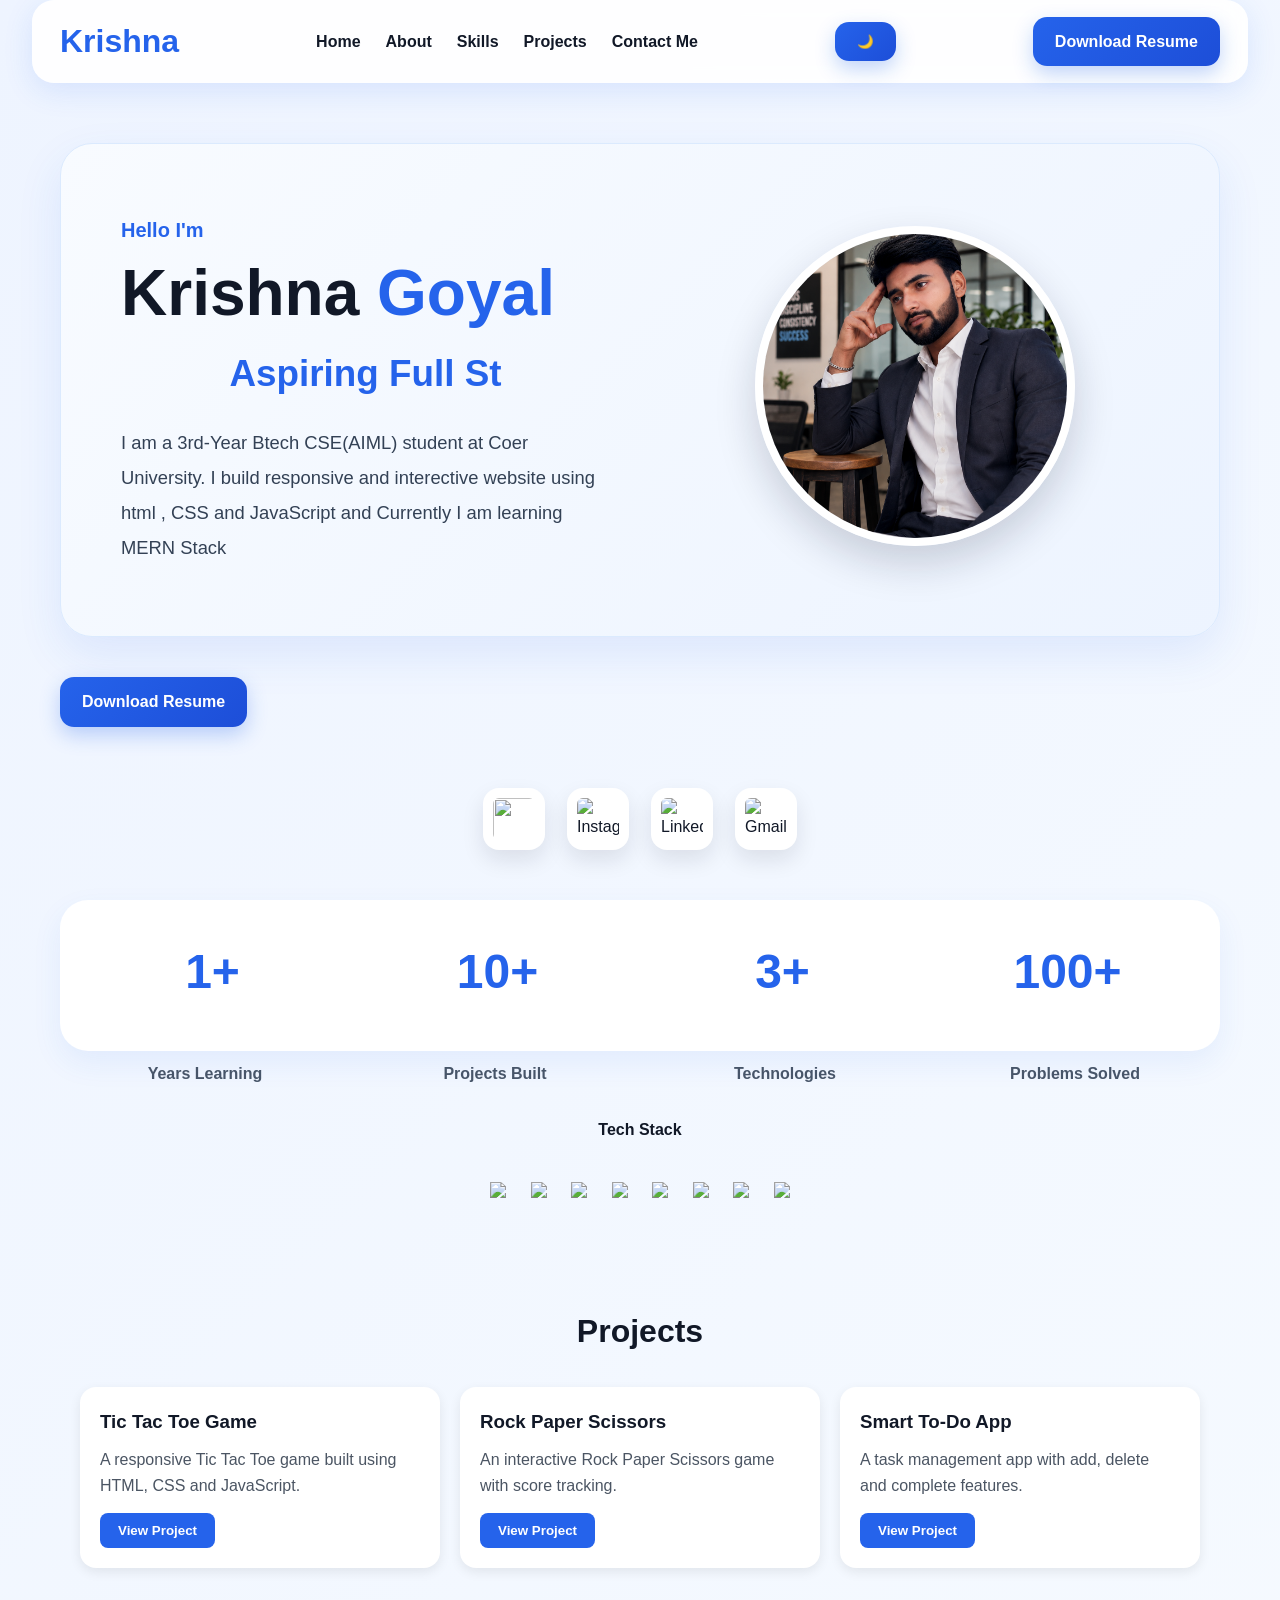
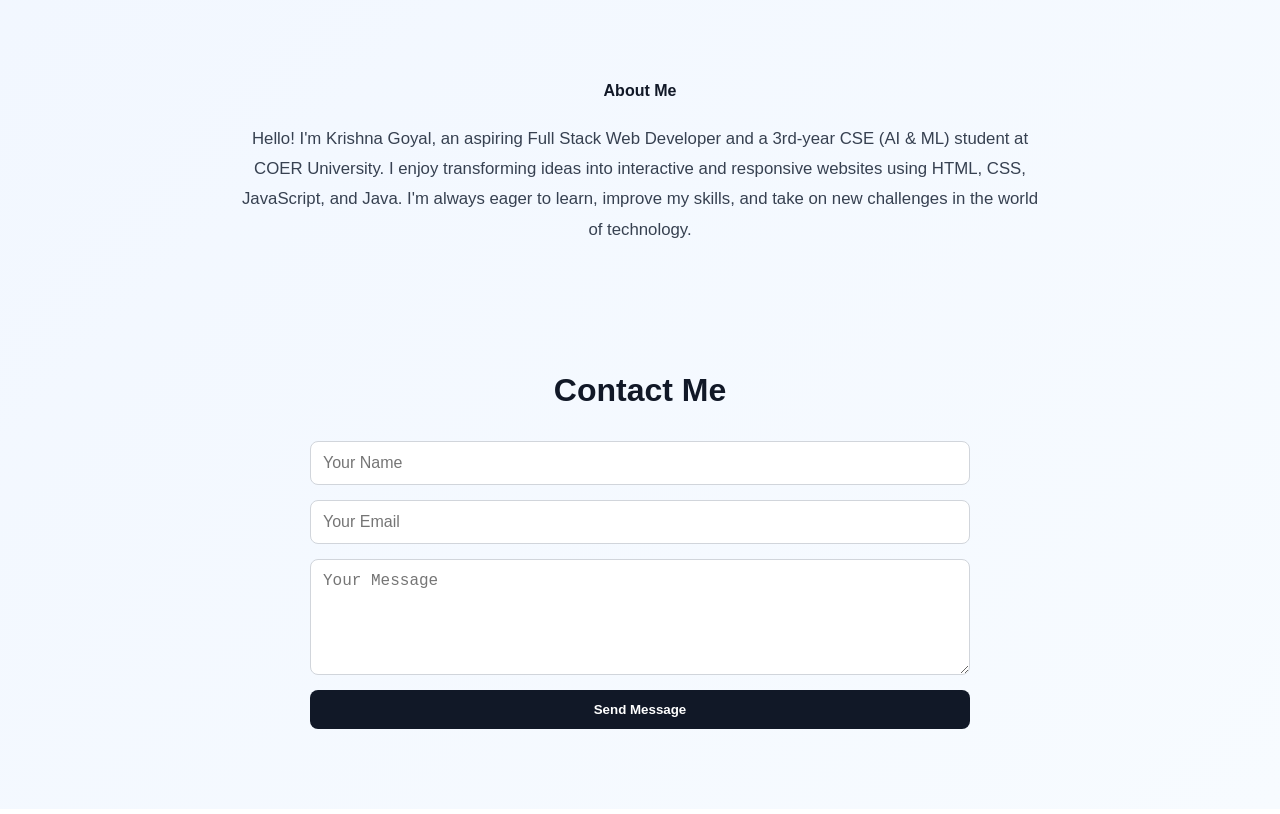
==== commit 775831ab: "Update index.html" ====
--- a/Task-1-Portfolio/index.html
+++ b/Task-1-Portfolio/index.html
@@ -17,7 +17,7 @@
                     <a href="#about">About</a>
                     <a href="#skills">Skills</a>
                     <a href="#projects">Projects</a>
-                    <a href="#contact" class="btn">Contact Me</a>
+                    <a href="#contact" class="nav-contact">Contact Me</a>
                  </div>
              
             <button id="themeBtn">🌙</button>
--- a/Task-1-Portfolio/portfolio.css
+++ b/Task-1-Portfolio/portfolio.css
@@ -1,4 +1,3 @@
-/* ===== RESET ===== */
 *{
   margin:0;
   padding:0;
@@ -7,7 +6,7 @@
 
 body{
   font-family: Arial, sans-serif;
-  background:#f8fafc;
+  background: linear-gradient(135deg,#eef4ff 0%,#f7fbff 100%);
   color:#111827;
   line-height:1.6;
 }
@@ -15,27 +14,32 @@
 /* ===== NAVBAR ===== */
 nav{
   position:sticky;
-  top:0;
+  top:12px;
+  width:95%;
+  margin:0 auto;
   display:flex;
   justify-content:space-between;
   align-items:center;
-  padding:15px 25px;
-  background:white;
-  box-shadow:0 2px 10px rgba(0,0,0,0.08);
+  padding:16px 28px;
+  background:rgba(255,255,255,0.9);
+  backdrop-filter:blur(10px);
+  border-radius:22px;
+  box-shadow:0 8px 30px rgba(37,99,235,0.12);
   z-index:1000;
   flex-wrap:wrap;
 }
 
 .startName{
-  font-size:1.8rem;
+  font-size:2rem;
   font-weight:700;
+  color:#2563eb;
 }
 
 .nav-links{
   display:flex;
   align-items:center;
   flex-wrap:wrap;
-  gap:15px;
+  gap:25px;
 }
 
 .nav-links a{
@@ -44,6 +48,22 @@
   font-weight:600;
   transition:0.3s;
 }
+.nav-links .btn{
+  background: transparent !important;
+  box-shadow: none !important;
+  padding: 0 !important;
+  border: none !important;
+  color: #111827 !important;
+  font-weight: 600;
+  display: inline-block;
+}
+
+.nav-links .btn:hover{
+  background: transparent !important;
+  color: #2563eb !important;
+  transform: none !important;
+  box-shadow: none !important;
+}
 
 .nav-links a:hover{
   color:#2563eb;
@@ -54,15 +74,19 @@
 #themeBtn,
 #navResumeBtn,
 #heroResumeBtn{
-  display:inline-block;
-  background:#111827;
-  color:white;
-  padding:10px 18px;
+  display:inline-flex;
+  align-items:center;
+  justify-content:center;
+  gap:8px;
+  background:linear-gradient(135deg,#2563eb,#1d4ed8);
+  color:white;
+  padding:12px 22px;
   border:none;
-  border-radius:10px;
+  border-radius:14px;
   text-decoration:none;
-  font-weight:600;
+  font-weight:700;
   cursor:pointer;
+  box-shadow:0 8px 20px rgba(37,99,235,0.28);
   transition:0.3s;
 }
 
@@ -70,9 +94,10 @@
 #themeBtn:hover,
 #navResumeBtn:hover,
 #heroResumeBtn:hover{
-  background:#2563eb;
   transform:translateY(-2px);
-}
+  box-shadow:0 12px 24px rgba(37,99,235,0.35);
+}
+
 
 /* ===== MAIN CONTAINER ===== */
 .padding{
@@ -86,9 +111,14 @@
   display:flex;
   align-items:center;
   justify-content:space-between;
-  gap:40px;
+  gap:60px;
   flex-wrap:wrap;
-  padding:80px 20px;
+  padding:70px 60px;
+  margin:40px auto;
+  background:linear-gradient(135deg,#f8fbff,#edf4ff);
+  border:1px solid #dbeafe;
+  border-radius:32px;
+  box-shadow:0 18px 45px rgba(37,99,235,0.10);
 }
 
 .left{
@@ -103,14 +133,16 @@
 }
 
 .Hero-Title{
-  font-size:1.2rem;
-  color:#2563eb;
-  margin-bottom:10px;
+  font-size:1.25rem;
+  color:#2563eb;
+  margin-bottom:14px;
+  font-weight:600;
 }
 
 .hero h1{
-  font-size:3rem;
-  margin-bottom:10px;
+  font-size:4rem;
+  line-height:1.05;
+  margin-bottom:18px;
 }
 
 .hero h1 span{
@@ -119,64 +151,77 @@
 
 .hero h2{
   color:#2563eb;
-  margin-bottom:15px;
+  margin-bottom:22px;
+  font-size:2.3rem;
 }
 
 .Hero-Description{
-  color:#4b5563;
-  max-width:600px;
-  margin-top:15px;
+  color:#334155;
+  max-width:620px;
+  margin-top:10px;
+  font-size:1.15rem;
+  line-height:1.9;
 }
 
 /* ===== PROFILE IMAGE ===== */
 .profile-img{
-  width:220px;
-  height:220px;
+  width:320px;
+  height:320px;
   object-fit:cover;
   border-radius:50%;
-  border:5px solid white;
-  box-shadow:0 4px 20px rgba(0,0,0,0.15);
+  border:8px solid white;
+  box-shadow:0 18px 40px rgba(15,23,42,0.18);
 }
 
 /* ===== CONTACT ICONS ===== */
 .contact{
   display:flex;
   justify-content:center;
-  gap:20px;
+  gap:22px;
   flex-wrap:wrap;
-  margin:30px 0;
+  margin:36px 0 12px;
 }
 
 .contact img{
+  width:62px;
+  height:62px;
+  padding:10px;
+  background:white;
+  border-radius:16px;
+  box-shadow:0 10px 22px rgba(15,23,42,0.10);
   transition:0.3s;
-  border-radius:12px;
 }
 
 .contact img:hover{
-  transform:scale(1.1);
+  transform:translateY(-5px) scale(1.05);
 }
 
 /* ===== STATS ===== */
 .stats{
-  display:flex;
-  justify-content:space-around;
-  flex-wrap:wrap;
-  text-align:center;
-  margin:40px 0 10px;
+  display:grid;
+  grid-template-columns:repeat(4,1fr);
+  gap:20px;
+  text-align:center;
+  margin:50px 0 10px;
+  background:white;
+  border-radius:28px;
+  padding:34px 20px;
+  box-shadow:0 12px 30px rgba(37,99,235,0.08);
 }
 
 .stats h3{
-  font-size:2rem;
-  color:#2563eb;
+  font-size:3rem;
+  color:#2563eb;
+  margin-bottom:6px;
 }
 
 .highlights{
-  display:flex;
-  justify-content:space-around;
-  flex-wrap:wrap;
-  text-align:center;
-  color:#4b5563;
-  margin-bottom:40px;
+  display:grid;
+  grid-template-columns:repeat(4,1fr);
+  text-align:center;
+  color:#475569;
+  margin-bottom:20px;
+  font-weight:600;
 }
 
 /* ===== TECH STACK ===== */
@@ -319,33 +364,35 @@
 @media(max-width:768px){
 
   nav{
-    flex-direction:column;
-    gap:12px;
-    text-align:center;
+    width:96%;
+    justify-content:center;
+    gap:14px;
   }
 
   .hero{
     flex-direction:column;
     text-align:center;
-    padding:50px 20px;
-  }
-
-  .Hero-Description{
-    margin:auto;
+    padding:40px 22px;
+    gap:28px;
   }
 
   .hero h1{
-    font-size:2.2rem;
+    font-size:2.7rem;
+  }
+
+  .hero h2{
+    font-size:1.8rem;
   }
 
   .profile-img{
-    width:170px;
-    height:170px;
+    width:240px;
+    height:240px;
   }
 
   .stats,
   .highlights{
-    gap:20px;
+    grid-template-columns:repeat(2,1fr);
+    gap:18px;
   }
 }
 
